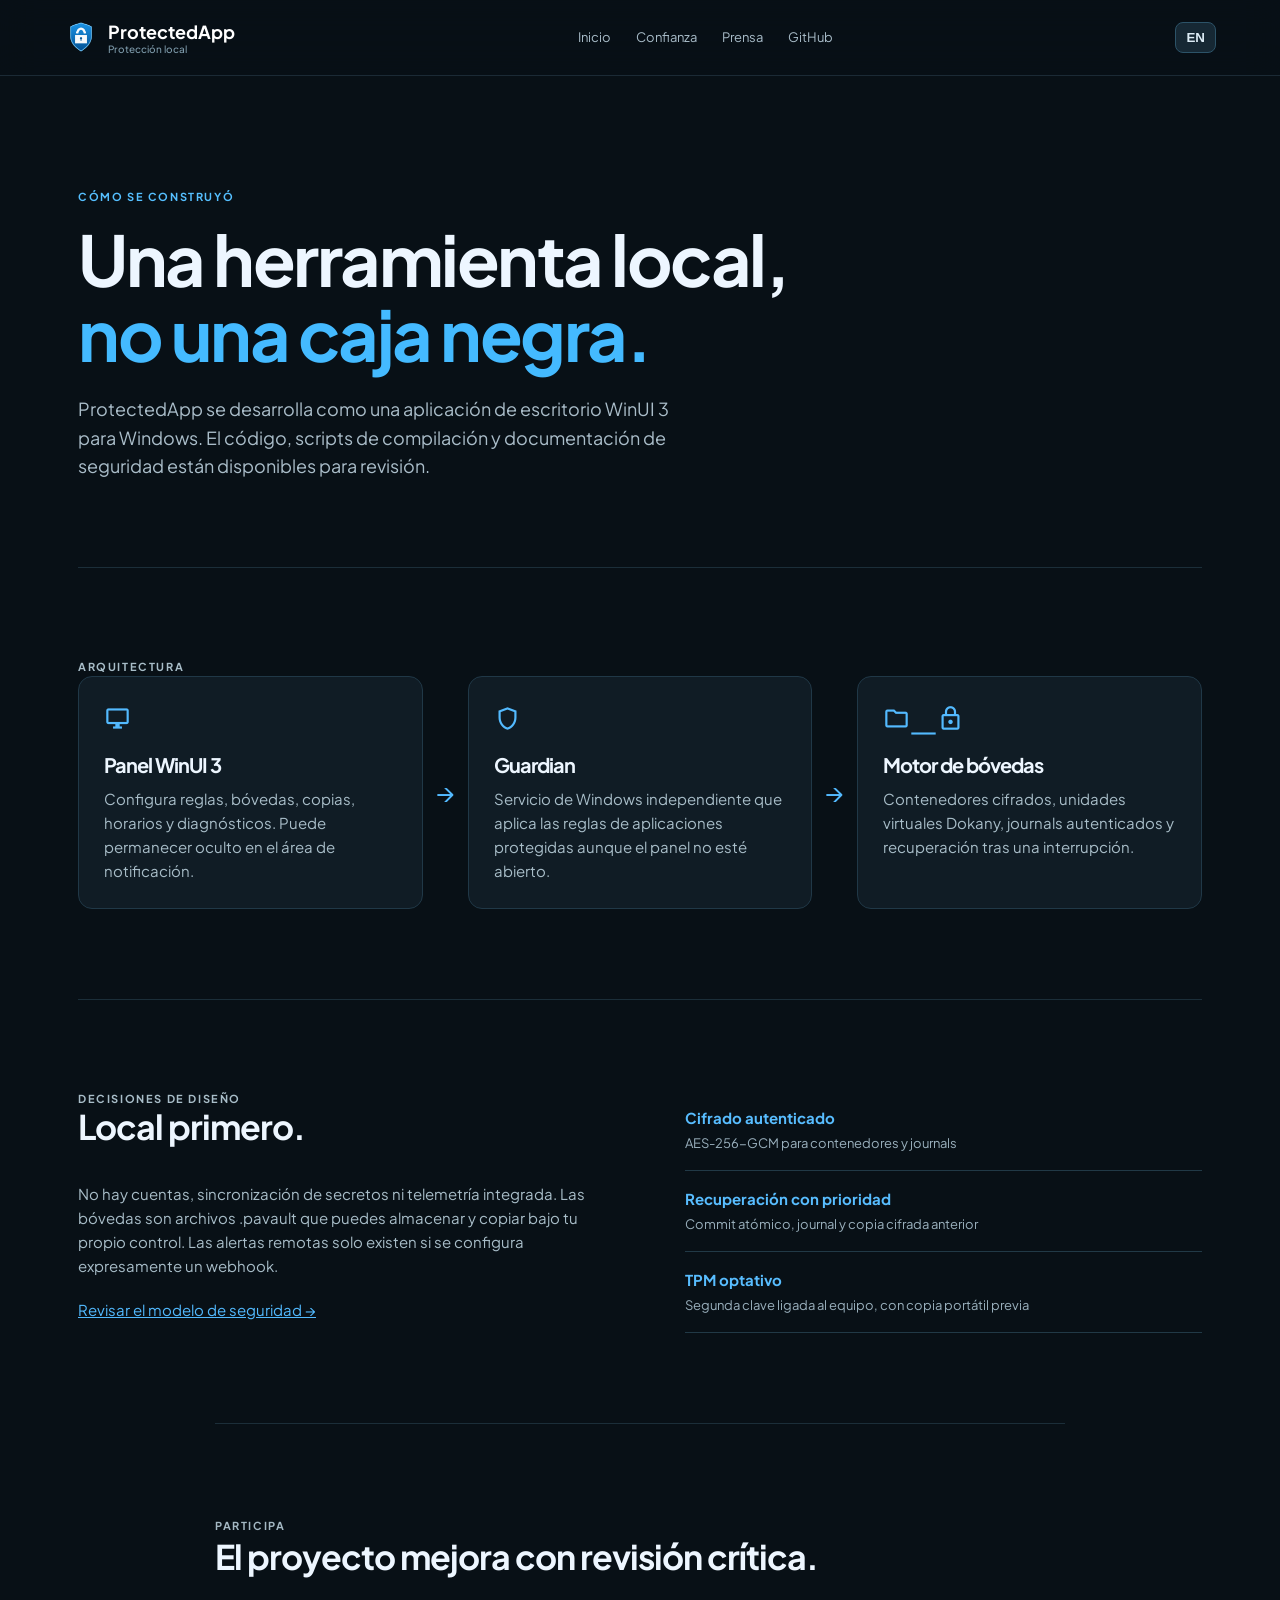
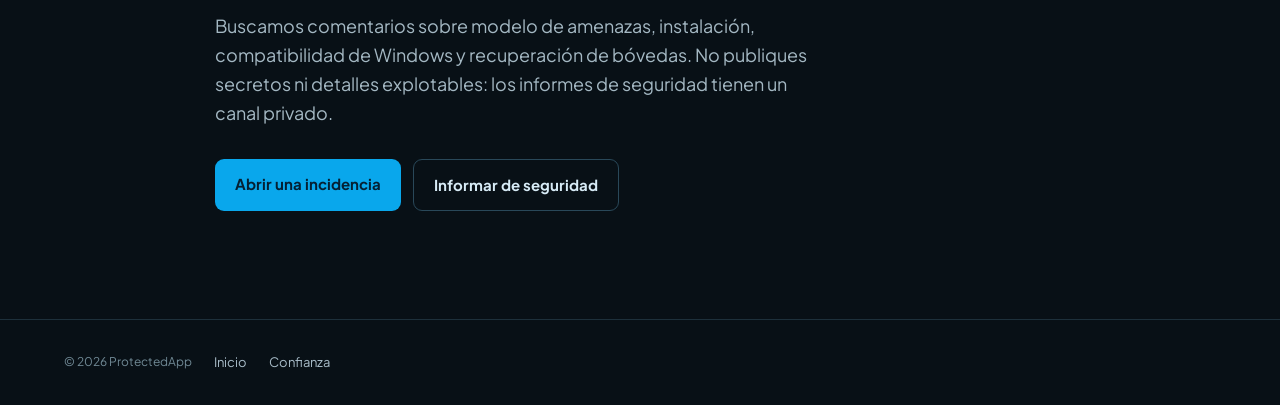
==== docs/how-it-is-built.html @ f864c1b2 "Expand project presentation and community resources" ====
<!doctype html><html lang="es"><head><meta charset="utf-8"><meta name="viewport" content="width=device-width,initial-scale=1"><meta name="description" content="Cómo se construyó ProtectedApp: interfaz Windows, Guardian y bóvedas cifradas."><meta property="og:image" content="assets/og.png"><meta name="twitter:card" content="summary_large_image"><title>How it was built · ProtectedApp</title><link rel="stylesheet" href="styles.css"></head><body><header><a class="brand" href="index.html"><img src="assets/BrandShield.png" alt=""><span>ProtectedApp<small data-es="Protección local" data-en="Local protection">Protección local</small></span></a><nav><a href="index.html" data-es="Inicio" data-en="Home">Inicio</a><a href="trust.html" data-es="Confianza" data-en="Trust">Confianza</a><a href="press.html" data-es="Prensa" data-en="Press">Prensa</a><a href="https://github.com/valvik77/ProtectedApp-OSS">GitHub</a></nav><button id="lang" aria-label="Switch language">EN</button></header><main><section class="page-intro"><p class="eyebrow" data-es="CÓMO SE CONSTRUYÓ" data-en="HOW IT WAS BUILT">CÓMO SE CONSTRUYÓ</p><h1 data-es="Una herramienta local,<br><em>no una caja negra.</em>" data-en="A local tool,<br><em>not a black box.</em>">Una herramienta local,<br><em>no una caja negra.</em></h1><p class="lead" data-es="ProtectedApp se desarrolla como una aplicación de escritorio WinUI 3 para Windows. El código, scripts de compilación y documentación de seguridad están disponibles para revisión." data-en="ProtectedApp is developed as a WinUI 3 desktop application for Windows. Its code, build scripts, and security documentation are available for review.">ProtectedApp se desarrolla como una aplicación de escritorio WinUI 3 para Windows. El código, scripts de compilación y documentación de seguridad están disponibles para revisión.</p></section><section class="architecture"><p class="eyebrow" data-es="ARQUITECTURA" data-en="ARCHITECTURE">ARQUITECTURA</p><div class="architecture-flow"><article><span class="symbol">desktop_windows</span><h2 data-es="Panel WinUI 3" data-en="WinUI 3 interface">Panel WinUI 3</h2><p data-es="Configura reglas, bóvedas, copias, horarios y diagnósticos. Puede permanecer oculto en el área de notificación." data-en="Configures rules, vaults, backups, schedules, and diagnostics. It can remain hidden in the notification area.">Configura reglas, bóvedas, copias, horarios y diagnósticos. Puede permanecer oculto en el área de notificación.</p></article><span>→</span><article><span class="symbol">shield</span><h2>Guardian</h2><p data-es="Servicio de Windows independiente que aplica las reglas de aplicaciones protegidas aunque el panel no esté abierto." data-en="Independent Windows service that enforces protected-app rules even when the panel is not open.">Servicio de Windows independiente que aplica las reglas de aplicaciones protegidas aunque el panel no esté abierto.</p></article><span>→</span><article><span class="symbol">folder_lock</span><h2 data-es="Motor de bóvedas" data-en="Vault engine">Motor de bóvedas</h2><p data-es="Contenedores cifrados, unidades virtuales Dokany, journals autenticados y recuperación tras una interrupción." data-en="Encrypted containers, Dokany virtual drives, authenticated journals, and recovery after an interruption.">Contenedores cifrados, unidades virtuales Dokany, journals autenticados y recuperación tras una interrupción.</p></article></div></section><section class="split"><div><p class="eyebrow" data-es="DECISIONES DE DISEÑO" data-en="DESIGN DECISIONS">DECISIONES DE DISEÑO</p><h2 data-es="Local primero." data-en="Local first.">Local primero.</h2><p data-es="No hay cuentas, sincronización de secretos ni telemetría integrada. Las bóvedas son archivos .pavault que puedes almacenar y copiar bajo tu propio control. Las alertas remotas solo existen si se configura expresamente un webhook." data-en="There are no accounts, secret synchronization, or built-in telemetry. Vaults are .pavault files you can store and copy under your own control. Remote alerts exist only when an operator explicitly configures a webhook.">No hay cuentas, sincronización de secretos ni telemetría integrada. Las bóvedas son archivos .pavault que puedes almacenar y copiar bajo tu propio control. Las alertas remotas solo existen si se configura expresamente un webhook.</p><a class="textlink" href="https://github.com/valvik77/ProtectedApp-OSS/blob/main/SECURITY-MODEL.md" data-es="Revisar el modelo de seguridad →" data-en="Review the security model →">Revisar el modelo de seguridad →</a></div><ul><li><b data-es="Cifrado autenticado" data-en="Authenticated encryption">Cifrado autenticado</b><span data-es="AES-256-GCM para contenedores y journals" data-en="AES-256-GCM for containers and journals">AES-256-GCM para contenedores y journals</span></li><li><b data-es="Recuperación con prioridad" data-en="Recovery first">Recuperación con prioridad</b><span data-es="Commit atómico, journal y copia cifrada anterior" data-en="Atomic commit, journal, and prior encrypted copy">Commit atómico, journal y copia cifrada anterior</span></li><li><b data-es="TPM optativo" data-en="Opt-in TPM">TPM optativo</b><span data-es="Segunda clave ligada al equipo, con copia portátil previa" data-en="Device-bound second key, with a prior portable copy">Segunda clave ligada al equipo, con copia portátil previa</span></li></ul></section><section class="install"><p class="eyebrow" data-es="PARTICIPA" data-en="TAKE PART">PARTICIPA</p><h2 data-es="El proyecto mejora con revisión crítica." data-en="The project improves through critical review.">El proyecto mejora con revisión crítica.</h2><p class="lead" data-es="Buscamos comentarios sobre modelo de amenazas, instalación, compatibilidad de Windows y recuperación de bóvedas. No publiques secretos ni detalles explotables: los informes de seguridad tienen un canal privado." data-en="We welcome feedback on the threat model, installation, Windows compatibility, and vault recovery. Do not publish secrets or exploitable details: security reports have a private channel.">Buscamos comentarios sobre modelo de amenazas, instalación, compatibilidad de Windows y recuperación de bóvedas. No publiques secretos ni detalles explotables: los informes de seguridad tienen un canal privado.</p><div class="actions"><a class="primary" href="https://github.com/valvik77/ProtectedApp-OSS/issues" data-es="Abrir una incidencia" data-en="Open an issue">Abrir una incidencia</a><a class="secondary" href="https://github.com/valvik77/ProtectedApp-OSS/security/policy" data-es="Informar de seguridad" data-en="Report security">Informar de seguridad</a></div></section></main><footer><span>© 2026 ProtectedApp</span><a href="index.html" data-es="Inicio" data-en="Home">Inicio</a><a href="trust.html" data-es="Confianza" data-en="Trust">Confianza</a></footer><script src="app.js"></script></body></html>
---- docs/styles.css ----
@font-face{font-family:Jakarta;src:url(assets/PlusJakartaSans.ttf)}@font-face{font-family:Symbols;src:url(assets/MaterialSymbolsOutlined.ttf)}*{box-sizing:border-box}html{scroll-behavior:smooth}body{margin:0;background:#081016;color:#edf6ff;font:15px Jakarta,Arial,sans-serif;line-height:1.6}.symbol{font:27px Symbols;color:#53baff;font-variation-settings:'FILL' 0}header{height:76px;display:flex;align-items:center;justify-content:space-between;padding:0 max(5vw,32px);border-bottom:1px solid #1b2a35;background:#081016e8;backdrop-filter:blur(18px);position:sticky;top:0;z-index:3}.brand{display:flex;align-items:center;color:#fff;text-decoration:none;font-weight:bold;font-size:18px;gap:10px}.brand img{width:34px;height:40px;object-fit:contain}.brand small{display:block;color:#7d9aaa;font-size:10px;font-weight:500;margin-top:-5px}nav{display:flex;gap:25px}nav a,footer a{color:#a8bcc8;text-decoration:none;font-size:13px}nav a:hover,.textlink{color:#52baff}button{background:#162834;color:#dcecf6;border:1px solid #2c5368;border-radius:8px;padding:7px 10px;font-weight:bold}main{max-width:1180px;margin:auto;padding:0 28px}.hero{min-height:590px;display:grid;grid-template-columns:1.15fr .85fr;align-items:center;gap:70px}.eyebrow{font-size:11px;letter-spacing:1.6px;color:#55bfff;font-weight:bold;margin:0 0 15px}h1{font-size:clamp(40px,5vw,68px);line-height:1.08;letter-spacing:-2.5px;margin:0 0 23px}h1 em{font-style:normal;color:#44baff}.lead{font-size:18px;color:#aabdc9;max-width:610px}.actions{display:flex;gap:12px;margin:32px 0 18px}.actions a{padding:13px 20px;text-decoration:none;border-radius:9px;font-weight:bold}.primary{background:#09a7ec;color:#052033}.secondary{border:1px solid #294859;color:#d7ebf6}.note{font-size:12px;color:#718994}.product-card{background:linear-gradient(145deg,#172631,#101b24);border:1px solid #315063;border-radius:17px;box-shadow:0 22px 55px #0008;overflow:hidden}.windowbar{height:42px;background:#0d161e;padding:12px}.windowbar i{display:inline-block;width:7px;height:7px;border-radius:50%;background:#395766;margin-right:5px}.windowbar span{float:right;color:#728d9b;font-size:11px}.panel{padding:29px}.panel>p{font-size:10px;color:#70a3bd;letter-spacing:1px}.panel>strong{font-size:23px}.status{color:#b9d0d9;margin:12px 0 25px}.status b{color:#39d48b;margin-right:6px}.mini{display:flex;align-items:center;gap:13px;padding:14px 0;border-top:1px solid #2a3e4b}.mini div{flex:1}.mini small{display:block;color:#89a1ae;font-size:11px}.mini em{font-style:normal;color:#56baff;font-size:22px}section{padding:90px 0}h2{font-size:34px;line-height:1.2;letter-spacing:-1px;margin:0 0 34px}.grid{display:grid;grid-template-columns:repeat(3,1fr);gap:18px}.grid article{background:#101c25;border:1px solid #203847;border-radius:14px;padding:25px}.grid h3{margin:14px 0 7px;font-size:17px}.grid p,.split p{color:#a8bdc8;margin:0}.split{display:grid;grid-template-columns:1fr 1fr;gap:90px;border-top:1px solid #1b2e39}.textlink{display:inline-block;margin-top:20px}.split ul{list-style:none;padding:0;margin:0}.split li{padding:16px 0;border-bottom:1px solid #213946}.split b{display:block;color:#58bdff}.split span{color:#9ab0bd;font-size:13px}.install{border-top:1px solid #1b2e39;max-width:850px;margin:auto}.install ol{list-style:none;padding:0}.install li{display:flex;gap:22px;padding:17px 0;border-bottom:1px solid #203744}.install li>b{color:#46b7fb;font-size:18px}.install h3{margin:0;font-size:16px}.install p{margin:3px 0;color:#a4b8c3}.warning{margin-top:28px;display:flex;align-items:center;gap:14px;background:#132330;border:1px solid #31556a;border-radius:11px;padding:16px}.warning p{margin:0;flex:1;color:#bad0dc;font-size:13px}.warning a{color:#55bcff}.faq{border-top:1px solid #1b2e39;max-width:850px;margin:auto}.faq details{border-top:1px solid #203744;padding:15px 0;color:#a8bdc8}.faq summary{cursor:pointer;color:#edf6ff;font-weight:bold}.faq p{margin:10px 0 0}footer{padding:32px 5vw;border-top:1px solid #1d303b;display:flex;gap:22px;color:#708995;font-size:12px}@media(max-width:760px){header nav{display:none}.hero,.split{grid-template-columns:1fr;gap:35px}.hero{padding-top:65px}.grid{grid-template-columns:1fr}section{padding:65px 0}h1{font-size:45px}.product-card{max-width:430px}.warning{align-items:flex-start}}
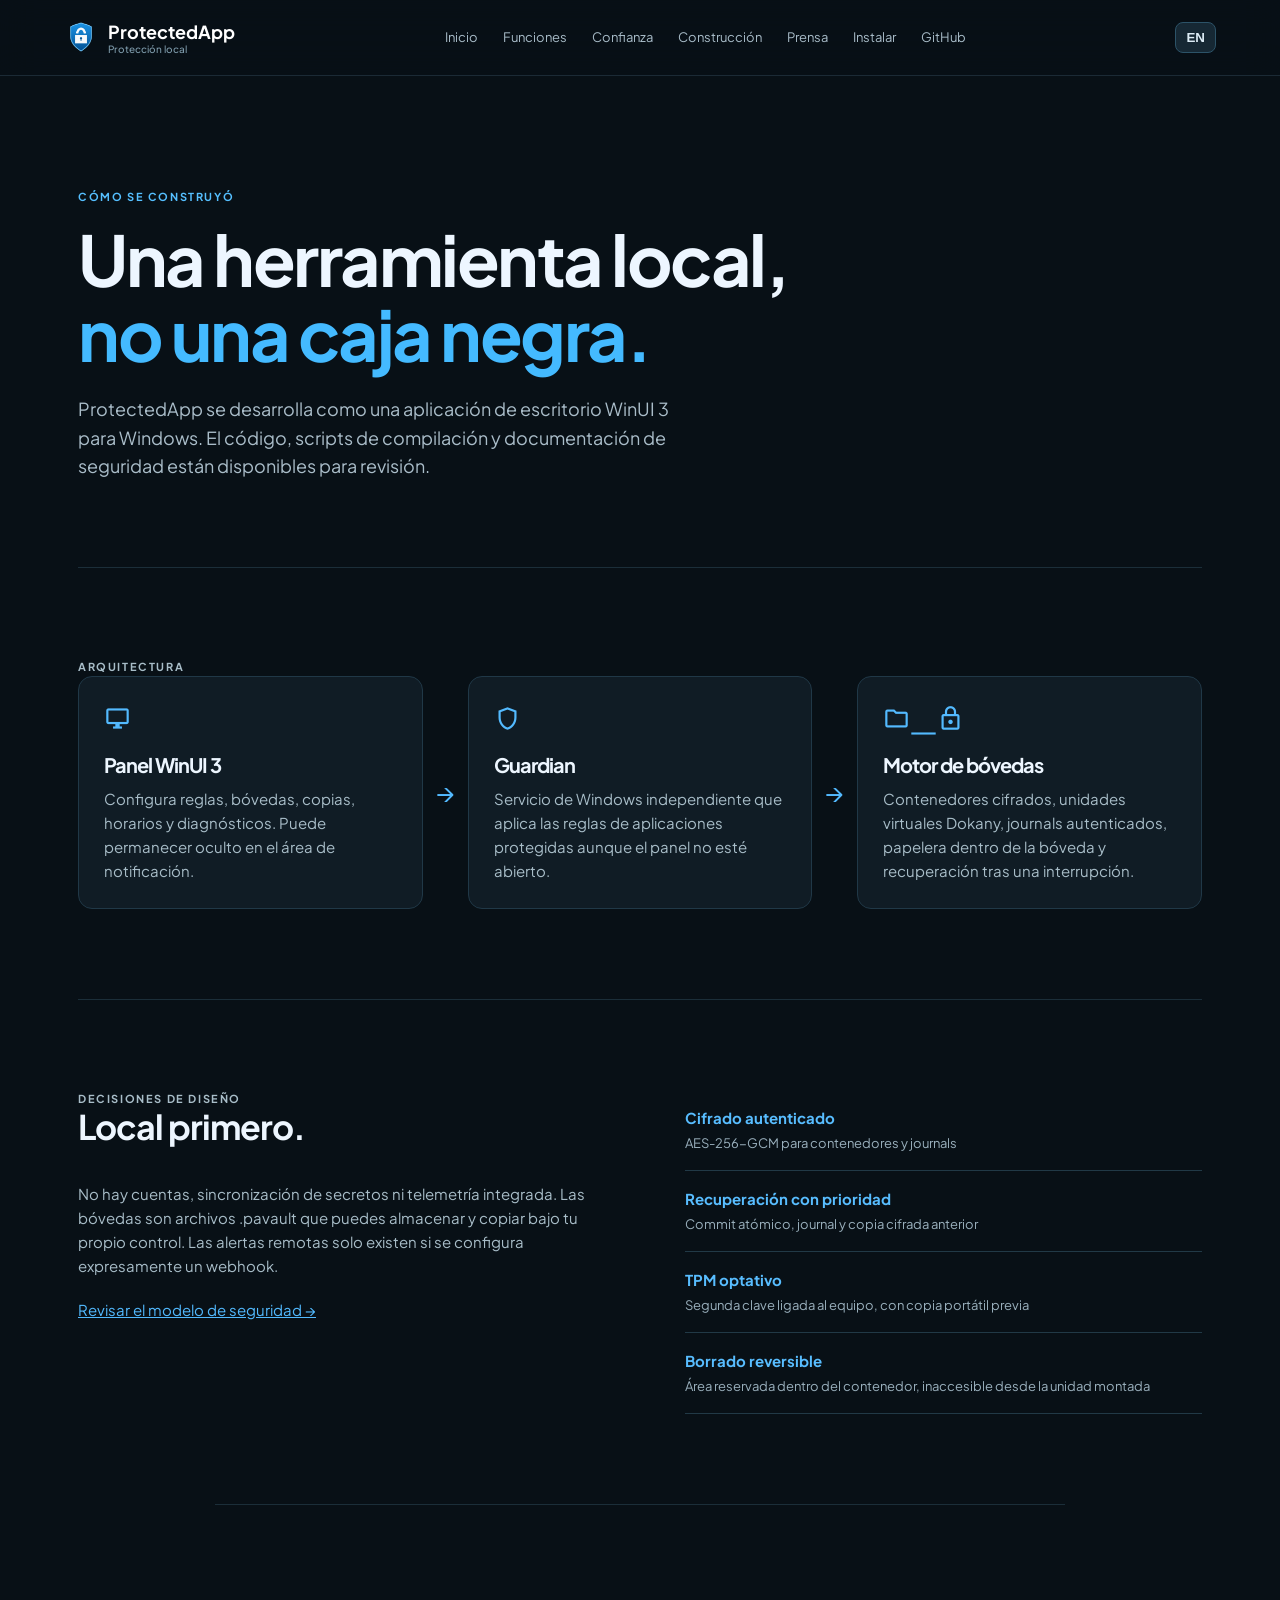
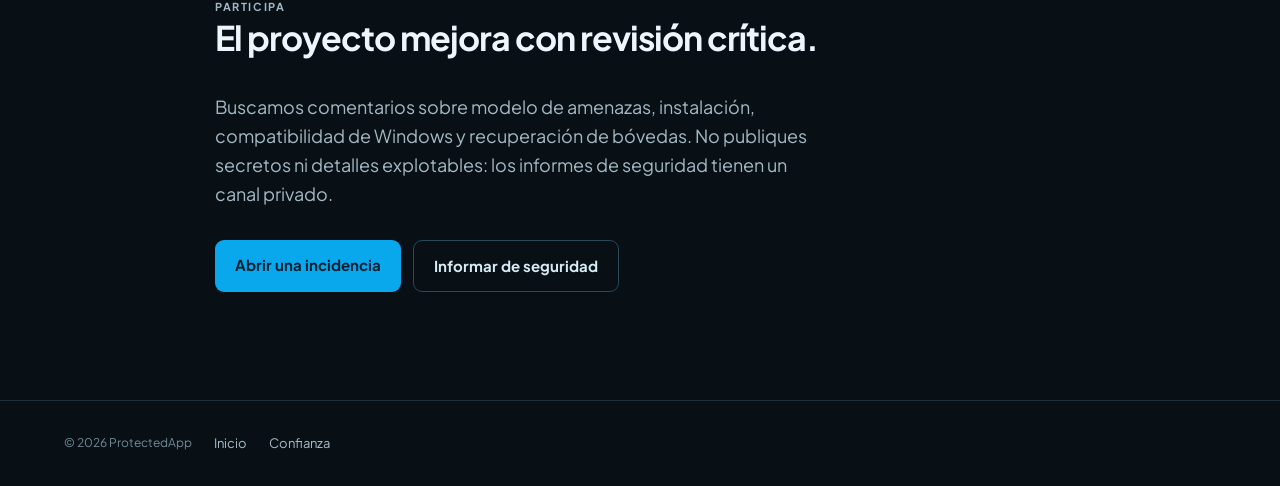
==== commit 6485ddfd: "docs: surface the recycle bin and the usage limits on the site The site was last touched on 21 Septe" ====
--- a/docs/how-it-is-built.html
+++ b/docs/how-it-is-built.html
@@ -1 +1 @@
-<!doctype html><html lang="es"><head><meta charset="utf-8"><meta name="viewport" content="width=device-width,initial-scale=1"><meta name="description" content="Cómo se construyó ProtectedApp: interfaz Windows, Guardian y bóvedas cifradas."><meta property="og:image" content="assets/og.png"><meta name="twitter:card" content="summary_large_image"><title>How it was built · ProtectedApp</title><link rel="stylesheet" href="styles.css"></head><body><header><a class="brand" href="index.html"><img src="assets/BrandShield.png" alt=""><span>ProtectedApp<small data-es="Protección local" data-en="Local protection">Protección local</small></span></a><nav><a href="index.html" data-es="Inicio" data-en="Home">Inicio</a><a href="trust.html" data-es="Confianza" data-en="Trust">Confianza</a><a href="press.html" data-es="Prensa" data-en="Press">Prensa</a><a href="https://github.com/valvik77/ProtectedApp-OSS">GitHub</a></nav><button id="lang" aria-label="Switch language">EN</button></header><main><section class="page-intro"><p class="eyebrow" data-es="CÓMO SE CONSTRUYÓ" data-en="HOW IT WAS BUILT">CÓMO SE CONSTRUYÓ</p><h1 data-es="Una herramienta local,<br><em>no una caja negra.</em>" data-en="A local tool,<br><em>not a black box.</em>">Una herramienta local,<br><em>no una caja negra.</em></h1><p class="lead" data-es="ProtectedApp se desarrolla como una aplicación de escritorio WinUI 3 para Windows. El código, scripts de compilación y documentación de seguridad están disponibles para revisión." data-en="ProtectedApp is developed as a WinUI 3 desktop application for Windows. Its code, build scripts, and security documentation are available for review.">ProtectedApp se desarrolla como una aplicación de escritorio WinUI 3 para Windows. El código, scripts de compilación y documentación de seguridad están disponibles para revisión.</p></section><section class="architecture"><p class="eyebrow" data-es="ARQUITECTURA" data-en="ARCHITECTURE">ARQUITECTURA</p><div class="architecture-flow"><article><span class="symbol">desktop_windows</span><h2 data-es="Panel WinUI 3" data-en="WinUI 3 interface">Panel WinUI 3</h2><p data-es="Configura reglas, bóvedas, copias, horarios y diagnósticos. Puede permanecer oculto en el área de notificación." data-en="Configures rules, vaults, backups, schedules, and diagnostics. It can remain hidden in the notification area.">Configura reglas, bóvedas, copias, horarios y diagnósticos. Puede permanecer oculto en el área de notificación.</p></article><span>→</span><article><span class="symbol">shield</span><h2>Guardian</h2><p data-es="Servicio de Windows independiente que aplica las reglas de aplicaciones protegidas aunque el panel no esté abierto." data-en="Independent Windows service that enforces protected-app rules even when the panel is not open.">Servicio de Windows independiente que aplica las reglas de aplicaciones protegidas aunque el panel no esté abierto.</p></article><span>→</span><article><span class="symbol">folder_lock</span><h2 data-es="Motor de bóvedas" data-en="Vault engine">Motor de bóvedas</h2><p data-es="Contenedores cifrados, unidades virtuales Dokany, journals autenticados y recuperación tras una interrupción." data-en="Encrypted containers, Dokany virtual drives, authenticated journals, and recovery after an interruption.">Contenedores cifrados, unidades virtuales Dokany, journals autenticados y recuperación tras una interrupción.</p></article></div></section><section class="split"><div><p class="eyebrow" data-es="DECISIONES DE DISEÑO" data-en="DESIGN DECISIONS">DECISIONES DE DISEÑO</p><h2 data-es="Local primero." data-en="Local first.">Local primero.</h2><p data-es="No hay cuentas, sincronización de secretos ni telemetría integrada. Las bóvedas son archivos .pavault que puedes almacenar y copiar bajo tu propio control. Las alertas remotas solo existen si se configura expresamente un webhook." data-en="There are no accounts, secret synchronization, or built-in telemetry. Vaults are .pavault files you can store and copy under your own control. Remote alerts exist only when an operator explicitly configures a webhook.">No hay cuentas, sincronización de secretos ni telemetría integrada. Las bóvedas son archivos .pavault que puedes almacenar y copiar bajo tu propio control. Las alertas remotas solo existen si se configura expresamente un webhook.</p><a class="textlink" href="https://github.com/valvik77/ProtectedApp-OSS/blob/main/SECURITY-MODEL.md" data-es="Revisar el modelo de seguridad →" data-en="Review the security model →">Revisar el modelo de seguridad →</a></div><ul><li><b data-es="Cifrado autenticado" data-en="Authenticated encryption">Cifrado autenticado</b><span data-es="AES-256-GCM para contenedores y journals" data-en="AES-256-GCM for containers and journals">AES-256-GCM para contenedores y journals</span></li><li><b data-es="Recuperación con prioridad" data-en="Recovery first">Recuperación con prioridad</b><span data-es="Commit atómico, journal y copia cifrada anterior" data-en="Atomic commit, journal, and prior encrypted copy">Commit atómico, journal y copia cifrada anterior</span></li><li><b data-es="TPM optativo" data-en="Opt-in TPM">TPM optativo</b><span data-es="Segunda clave ligada al equipo, con copia portátil previa" data-en="Device-bound second key, with a prior portable copy">Segunda clave ligada al equipo, con copia portátil previa</span></li></ul></section><section class="install"><p class="eyebrow" data-es="PARTICIPA" data-en="TAKE PART">PARTICIPA</p><h2 data-es="El proyecto mejora con revisión crítica." data-en="The project improves through critical review.">El proyecto mejora con revisión crítica.</h2><p class="lead" data-es="Buscamos comentarios sobre modelo de amenazas, instalación, compatibilidad de Windows y recuperación de bóvedas. No publiques secretos ni detalles explotables: los informes de seguridad tienen un canal privado." data-en="We welcome feedback on the threat model, installation, Windows compatibility, and vault recovery. Do not publish secrets or exploitable details: security reports have a private channel.">Buscamos comentarios sobre modelo de amenazas, instalación, compatibilidad de Windows y recuperación de bóvedas. No publiques secretos ni detalles explotables: los informes de seguridad tienen un canal privado.</p><div class="actions"><a class="primary" href="https://github.com/valvik77/ProtectedApp-OSS/issues" data-es="Abrir una incidencia" data-en="Open an issue">Abrir una incidencia</a><a class="secondary" href="https://github.com/valvik77/ProtectedApp-OSS/security/policy" data-es="Informar de seguridad" data-en="Report security">Informar de seguridad</a></div></section></main><footer><span>© 2026 ProtectedApp</span><a href="index.html" data-es="Inicio" data-en="Home">Inicio</a><a href="trust.html" data-es="Confianza" data-en="Trust">Confianza</a></footer><script src="app.js"></script></body></html>
+<!doctype html><html lang="es"><head><meta charset="utf-8"><meta name="viewport" content="width=device-width,initial-scale=1"><meta name="description" content="Cómo se construyó ProtectedApp: interfaz Windows, Guardian y bóvedas cifradas."><meta property="og:image" content="assets/og.png"><meta name="twitter:card" content="summary_large_image"><title>How it was built · ProtectedApp</title><link rel="stylesheet" href="styles.css"></head><body><header><a class="brand" href="index.html"><img src="assets/BrandShield.png" alt=""><span>ProtectedApp<small data-es="Protección local" data-en="Local protection">Protección local</small></span></a><nav><a href="index.html" data-es="Inicio" data-en="Home">Inicio</a><a href="trust.html" data-es="Confianza" data-en="Trust">Confianza</a><a href="press.html" data-es="Prensa" data-en="Press">Prensa</a><a href="https://github.com/valvik77/ProtectedApp-OSS">GitHub</a></nav><button id="lang" aria-label="Switch language">EN</button></header><main><section class="page-intro"><p class="eyebrow" data-es="CÓMO SE CONSTRUYÓ" data-en="HOW IT WAS BUILT">CÓMO SE CONSTRUYÓ</p><h1 data-es="Una herramienta local,<br><em>no una caja negra.</em>" data-en="A local tool,<br><em>not a black box.</em>">Una herramienta local,<br><em>no una caja negra.</em></h1><p class="lead" data-es="ProtectedApp se desarrolla como una aplicación de escritorio WinUI 3 para Windows. El código, scripts de compilación y documentación de seguridad están disponibles para revisión." data-en="ProtectedApp is developed as a WinUI 3 desktop application for Windows. Its code, build scripts, and security documentation are available for review.">ProtectedApp se desarrolla como una aplicación de escritorio WinUI 3 para Windows. El código, scripts de compilación y documentación de seguridad están disponibles para revisión.</p></section><section class="architecture"><p class="eyebrow" data-es="ARQUITECTURA" data-en="ARCHITECTURE">ARQUITECTURA</p><div class="architecture-flow"><article><span class="symbol">desktop_windows</span><h2 data-es="Panel WinUI 3" data-en="WinUI 3 interface">Panel WinUI 3</h2><p data-es="Configura reglas, bóvedas, copias, horarios y diagnósticos. Puede permanecer oculto en el área de notificación." data-en="Configures rules, vaults, backups, schedules, and diagnostics. It can remain hidden in the notification area.">Configura reglas, bóvedas, copias, horarios y diagnósticos. Puede permanecer oculto en el área de notificación.</p></article><span>→</span><article><span class="symbol">shield</span><h2>Guardian</h2><p data-es="Servicio de Windows independiente que aplica las reglas de aplicaciones protegidas aunque el panel no esté abierto." data-en="Independent Windows service that enforces protected-app rules even when the panel is not open.">Servicio de Windows independiente que aplica las reglas de aplicaciones protegidas aunque el panel no esté abierto.</p></article><span>→</span><article><span class="symbol">folder_lock</span><h2 data-es="Motor de bóvedas" data-en="Vault engine">Motor de bóvedas</h2><p data-es="Contenedores cifrados, unidades virtuales Dokany, journals autenticados, papelera dentro de la bóveda y recuperación tras una interrupción." data-en="Encrypted containers, Dokany virtual drives, authenticated journals, a recycle bin inside the vault, and recovery after an interruption.">Contenedores cifrados, unidades virtuales Dokany, journals autenticados, papelera dentro de la bóveda y recuperación tras una interrupción.</p></article></div></section><section class="split"><div><p class="eyebrow" data-es="DECISIONES DE DISEÑO" data-en="DESIGN DECISIONS">DECISIONES DE DISEÑO</p><h2 data-es="Local primero." data-en="Local first.">Local primero.</h2><p data-es="No hay cuentas, sincronización de secretos ni telemetría integrada. Las bóvedas son archivos .pavault que puedes almacenar y copiar bajo tu propio control. Las alertas remotas solo existen si se configura expresamente un webhook." data-en="There are no accounts, secret synchronization, or built-in telemetry. Vaults are .pavault files you can store and copy under your own control. Remote alerts exist only when an operator explicitly configures a webhook.">No hay cuentas, sincronización de secretos ni telemetría integrada. Las bóvedas son archivos .pavault que puedes almacenar y copiar bajo tu propio control. Las alertas remotas solo existen si se configura expresamente un webhook.</p><a class="textlink" href="https://github.com/valvik77/ProtectedApp-OSS/blob/main/SECURITY-MODEL.md" data-es="Revisar el modelo de seguridad →" data-en="Review the security model →">Revisar el modelo de seguridad →</a></div><ul><li><b data-es="Cifrado autenticado" data-en="Authenticated encryption">Cifrado autenticado</b><span data-es="AES-256-GCM para contenedores y journals" data-en="AES-256-GCM for containers and journals">AES-256-GCM para contenedores y journals</span></li><li><b data-es="Recuperación con prioridad" data-en="Recovery first">Recuperación con prioridad</b><span data-es="Commit atómico, journal y copia cifrada anterior" data-en="Atomic commit, journal, and prior encrypted copy">Commit atómico, journal y copia cifrada anterior</span></li><li><b data-es="TPM optativo" data-en="Opt-in TPM">TPM optativo</b><span data-es="Segunda clave ligada al equipo, con copia portátil previa" data-en="Device-bound second key, with a prior portable copy">Segunda clave ligada al equipo, con copia portátil previa</span></li><li><b data-es="Borrado reversible" data-en="Reversible delete">Borrado reversible</b><span data-es="Área reservada dentro del contenedor, inaccesible desde la unidad montada" data-en="Reserved area inside the container, unreachable from the mounted drive">Área reservada dentro del contenedor, inaccesible desde la unidad montada</span></li></ul></section><section class="install"><p class="eyebrow" data-es="PARTICIPA" data-en="TAKE PART">PARTICIPA</p><h2 data-es="El proyecto mejora con revisión crítica." data-en="The project improves through critical review.">El proyecto mejora con revisión crítica.</h2><p class="lead" data-es="Buscamos comentarios sobre modelo de amenazas, instalación, compatibilidad de Windows y recuperación de bóvedas. No publiques secretos ni detalles explotables: los informes de seguridad tienen un canal privado." data-en="We welcome feedback on the threat model, installation, Windows compatibility, and vault recovery. Do not publish secrets or exploitable details: security reports have a private channel.">Buscamos comentarios sobre modelo de amenazas, instalación, compatibilidad de Windows y recuperación de bóvedas. No publiques secretos ni detalles explotables: los informes de seguridad tienen un canal privado.</p><div class="actions"><a class="primary" href="https://github.com/valvik77/ProtectedApp-OSS/issues" data-es="Abrir una incidencia" data-en="Open an issue">Abrir una incidencia</a><a class="secondary" href="https://github.com/valvik77/ProtectedApp-OSS/security/policy" data-es="Informar de seguridad" data-en="Report security">Informar de seguridad</a></div></section></main><footer><span>© 2026 ProtectedApp</span><a href="index.html" data-es="Inicio" data-en="Home">Inicio</a><a href="trust.html" data-es="Confianza" data-en="Trust">Confianza</a></footer><script src="app.js"></script></body></html>
